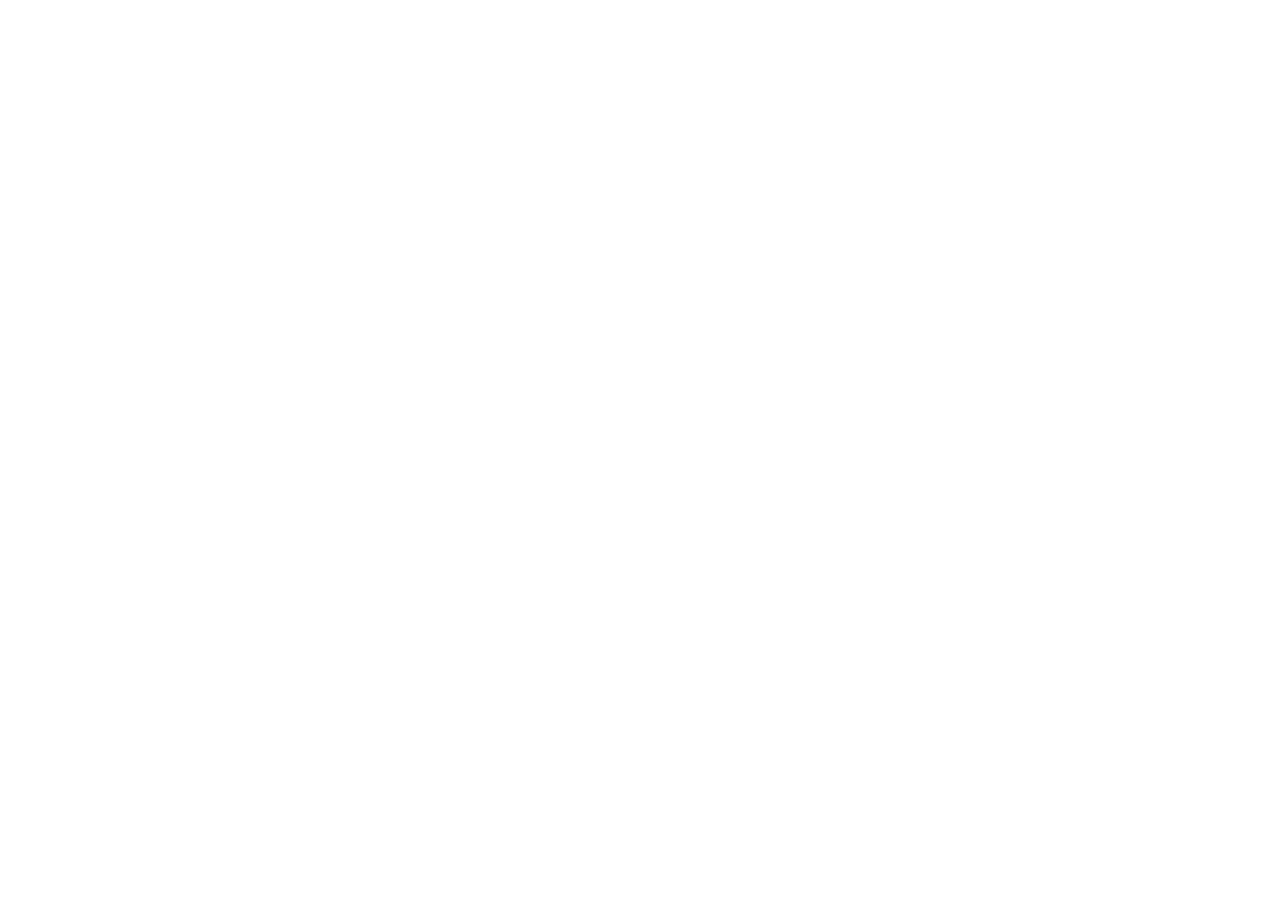
==== index.html @ 01934e0b "adding css and page structure" ====
<!DOCTYPE html>
<html lang="en">
<head>
    <meta charset="UTF-8">
    <meta http-equiv="X-UA-Compatible" content="IE=edge">
    <meta name="viewport" content="width=device-width, initial-scale=1.0">
    <link rel="styleshett" href="style.css"> 

    <title>Fantarevolution Market</title>
</head>
<body>
    <header></header>
    <main></main>
    <footer></footer>
</body>
</html>
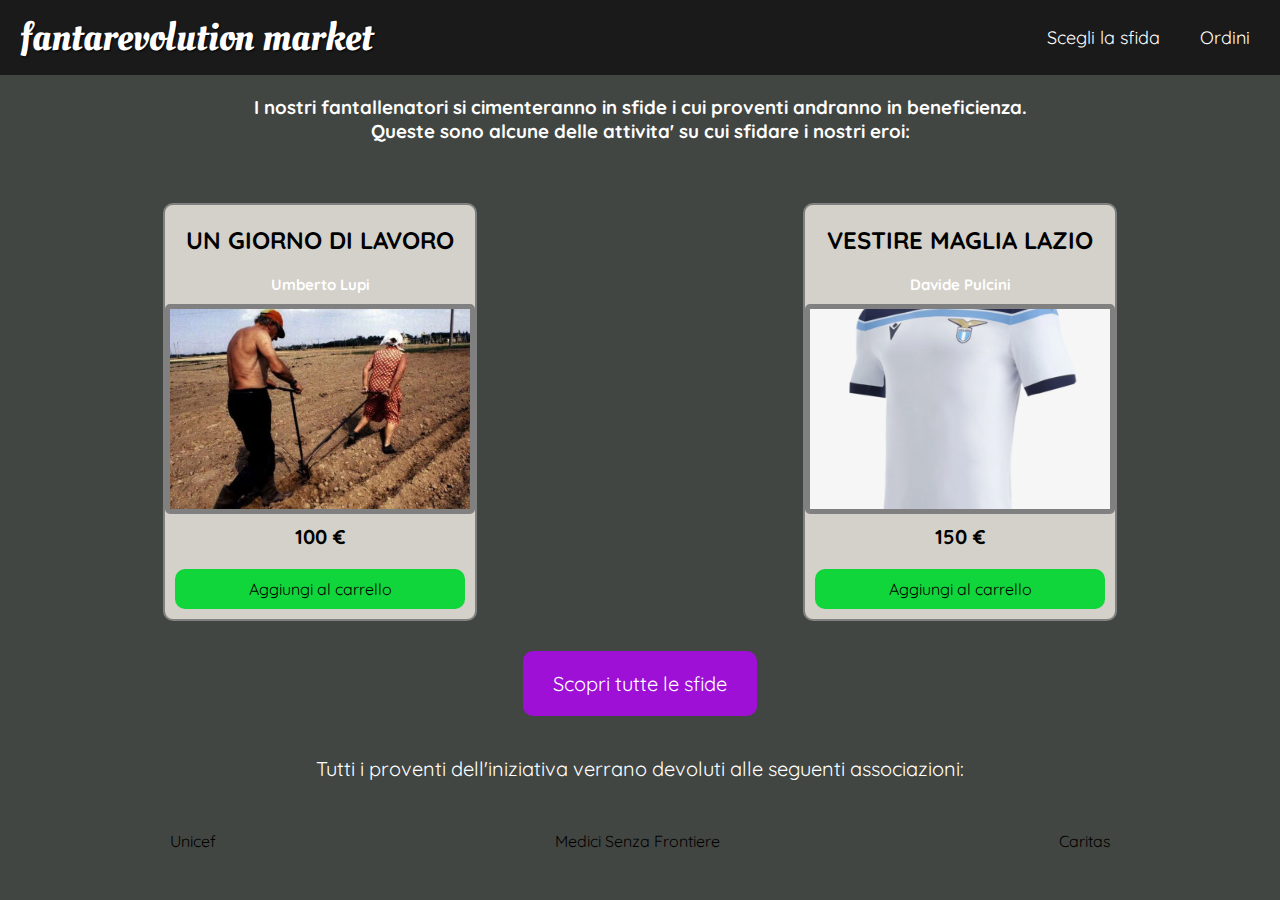
==== commit 13f6da35: "homepage ready" ====
--- a/index.html
+++ b/index.html
@@ -4,13 +4,60 @@
     <meta charset="UTF-8">
     <meta http-equiv="X-UA-Compatible" content="IE=edge">
     <meta name="viewport" content="width=device-width, initial-scale=1.0">
-    <link rel="styleshett" href="style.css"> 
+    <link rel="stylesheet" href="/style.css"> 
+    <link
+    href="https://fonts.googleapis.com/css2?family=Raleway:wght@700&family=Oleo+Script:wght@700&family=Quicksand:wght@300;500;700&display=swap"
+    rel="stylesheet"
+  />
+  <!-- <link rel="shortcut icon" href="/images/icons/favicon.ico" type="image/x-icon"> -->
 
     <title>Fantarevolution Market</title>
 </head>
 <body>
-    <header></header>
-    <main></main>
+    <header id="container">
+        <div id="logo"><a href="https://fantarevolution.xyz">Fantarevolution market</a>   
+        </div>
+        <div>
+            <ul>
+                <li><a href="">Scegli la sfida</a></li>
+                <li><a href="">Ordini</a></li>
+            </ul>
+        </div>
+    </header>
+    <main>
+        <h3>I nostri fantallenatori si cimenteranno in sfide i cui proventi andranno in beneficienza.<br/> Queste sono alcune delle attivita' su cui sfidare i nostri eroi: </h3>
+        <ul>
+        <li> 
+            <div class="sfida">
+                <h2>Un giorno di lavoro</h2>
+                <h3>Umberto Lupi</h3>
+                <img src="/img/lavoro.jpg" alt="lavoro">
+                <p>100 €</p>
+                <span class="button">Aggiungi al carrello</span>
+            </div>
+        </li>
+        <li> 
+            <div class="sfida">
+            <h2>Vestire maglia Lazio</h2>
+            <h3>Davide Pulcini</h3>
+            <img src="/img/lazio.png" alt="lavoro">
+            <p>150 €</p>
+            <span class="button">Aggiungi al carrello</span>
+        </div>
+    
+        </li>
+    </ul>
+    <a href="/sfide.html"><span class="bottone">Scopri tutte le sfide</span></a>
+        <div id="associazioni">
+            <p>Tutti i proventi dell'iniziativa verrano devoluti alle seguenti associazioni:</p>
+            <ul>
+                <li>Unicef</li>
+                <li>Medici Senza Frontiere</li>
+                <li>Caritas</li>
+            </ul>
+        </div>
+
+    </main>
     <footer></footer>
 </body>
 </html>--- a/style.css
+++ b/style.css
@@ -0,0 +1,164 @@
+body {
+    font-family: "Quicksand", sans-serif;
+    margin: 0px;
+    background-color: rgb(66, 70, 66);
+}
+
+header{
+    position: static;
+    background: rgb(25, 26, 25);
+    padding: 10px;
+}
+
+
+#container{
+    display: flex;
+    flex-direction: row;
+    justify-content: space-between;
+    flex-wrap: wrap;
+    
+}
+
+#logo a{
+    padding: 10px;
+    font-family: "Oleo Script", sans-serif;
+    color: white;
+    font-size: 40px;
+    text-decoration: none;
+    text-transform: lowercase;
+    text-shadow: 1px 1px 2px black;
+}
+
+#associazioni ul {
+    display: flex;
+    flex-direction: row;
+    list-style: none;
+}
+
+header ul {
+    display: flex;
+    flex-direction: row;
+    list-style: none;
+}
+
+header li{
+    color: white;
+    margin: 0px 10px;  
+}
+
+header li a{
+    text-decoration: none;
+    color: white;
+    font-size: 18px;
+    padding: 10px 10px;
+}
+
+header li a:hover{
+    text-decoration: none;
+    color: rgba(214, 11, 170, 0.7);
+    font-weight: bold;
+    font-size: 20px;
+}
+
+main{
+    margin: 20px auto 20px auto;
+}
+
+main h3{
+    text-align: center;
+    color:white;
+}
+
+main ul{
+    display: flex;
+    flex-direction: row;
+    flex-wrap: wrap;
+    list-style: none;
+    justify-content: space-around;
+    align-items: center;
+    margin: 50px auto 10px auto;
+    padding-inline-start: 0px;
+}
+
+.sfida {
+    display: flex;
+    flex-direction: column;
+    border: 2px solid grey;
+    background-color: rgb(211, 209, 201);
+    border-radius: 10px;
+    text-align: center;
+    margin: 10px 50px;
+
+}
+
+.sfida img{
+    width: 300px;
+    height: 200px;
+    object-fit: cover;
+    border: 5px solid grey;
+    border-radius: 5px;
+}
+
+.sfida h2{
+    margin: 20px auto 10px auto;
+    font-weight: bold;
+    text-transform: uppercase;
+}
+
+.sfida h3{
+    margin: 10px auto;
+    font-weight: bold;
+    font-size: 15px;
+}
+
+.sfida p{
+    margin: 10px auto;
+    font-weight: bold;
+    font-size: 20px;
+}
+
+.button{
+    background-color: rgb(16, 214, 59);
+    border-radius: 10px;
+    margin: 10px 10px;
+    padding: 10px 0px;
+    text-align: center;
+}
+
+
+main a{
+    display:flex;
+    justify-content: space-around;
+    text-decoration: none;
+    align-items: center;
+    color: white;
+}
+
+main a:hover{
+    text-decoration: none;
+    align-items: center;
+    color: rgb(62, 1, 65);
+    
+}
+
+.bottone{
+        background-color: rgb(158, 16, 214);
+        border-radius: 10px;
+        margin: 10px 10px;
+        padding: 10px 0px;
+        text-align: center;   
+        padding: 20px 30px;
+        font-size: 20px;
+    }
+
+
+#associazioni p{
+    text-align: center;
+    margin: 30px auto;
+    color: white;
+    font-size: 20px;
+}
+
+
+
+
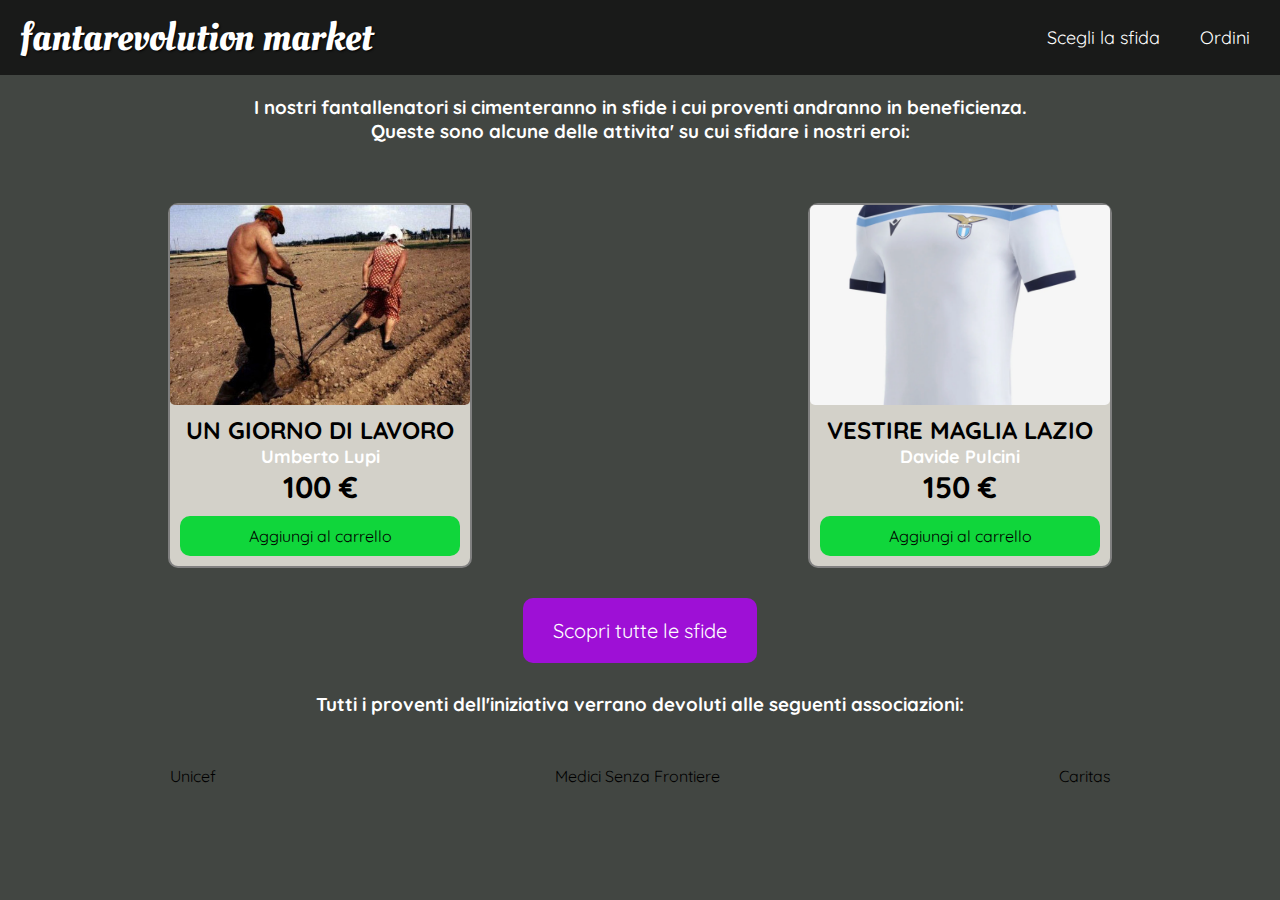
==== commit a1593f75: "cleaned pictures" ====
--- a/index.html
+++ b/index.html
@@ -29,18 +29,18 @@
         <ul>
         <li> 
             <div class="sfida">
+                <img src="/img/sfide/lavoro.jpg" alt="lavoro">
                 <h2>Un giorno di lavoro</h2>
                 <h3>Umberto Lupi</h3>
-                <img src="/img/lavoro.jpg" alt="lavoro">
                 <p>100 €</p>
                 <span class="button">Aggiungi al carrello</span>
             </div>
         </li>
         <li> 
             <div class="sfida">
+            <img src="/img/sfide/lazio.png" alt="lazio">
             <h2>Vestire maglia Lazio</h2>
             <h3>Davide Pulcini</h3>
-            <img src="/img/lazio.png" alt="lavoro">
             <p>150 €</p>
             <span class="button">Aggiungi al carrello</span>
         </div>
@@ -49,7 +49,7 @@
     </ul>
     <a href="/sfide.html"><span class="bottone">Scopri tutte le sfide</span></a>
         <div id="associazioni">
-            <p>Tutti i proventi dell'iniziativa verrano devoluti alle seguenti associazioni:</p>
+            <h3>Tutti i proventi dell'iniziativa verrano devoluti alle seguenti associazioni:</h3>
             <ul>
                 <li>Unicef</li>
                 <li>Medici Senza Frontiere</li>
--- a/style.css
+++ b/style.css
@@ -95,26 +95,26 @@
     width: 300px;
     height: 200px;
     object-fit: cover;
-    border: 5px solid grey;
     border-radius: 5px;
 }
 
 .sfida h2{
-    margin: 20px auto 10px auto;
+    margin: 10px auto 0px auto;
     font-weight: bold;
     text-transform: uppercase;
+    
 }
 
 .sfida h3{
-    margin: 10px auto;
+    margin: 0px auto;
     font-weight: bold;
-    font-size: 15px;
+    font-size: 18px;
 }
 
 .sfida p{
-    margin: 10px auto;
+    margin: 0px auto;
     font-weight: bold;
-    font-size: 20px;
+    font-size: 30px;
 }
 
 .button{
@@ -152,12 +152,6 @@
     }
 
 
-#associazioni p{
-    text-align: center;
-    margin: 30px auto;
-    color: white;
-    font-size: 20px;
-}
 
 
 
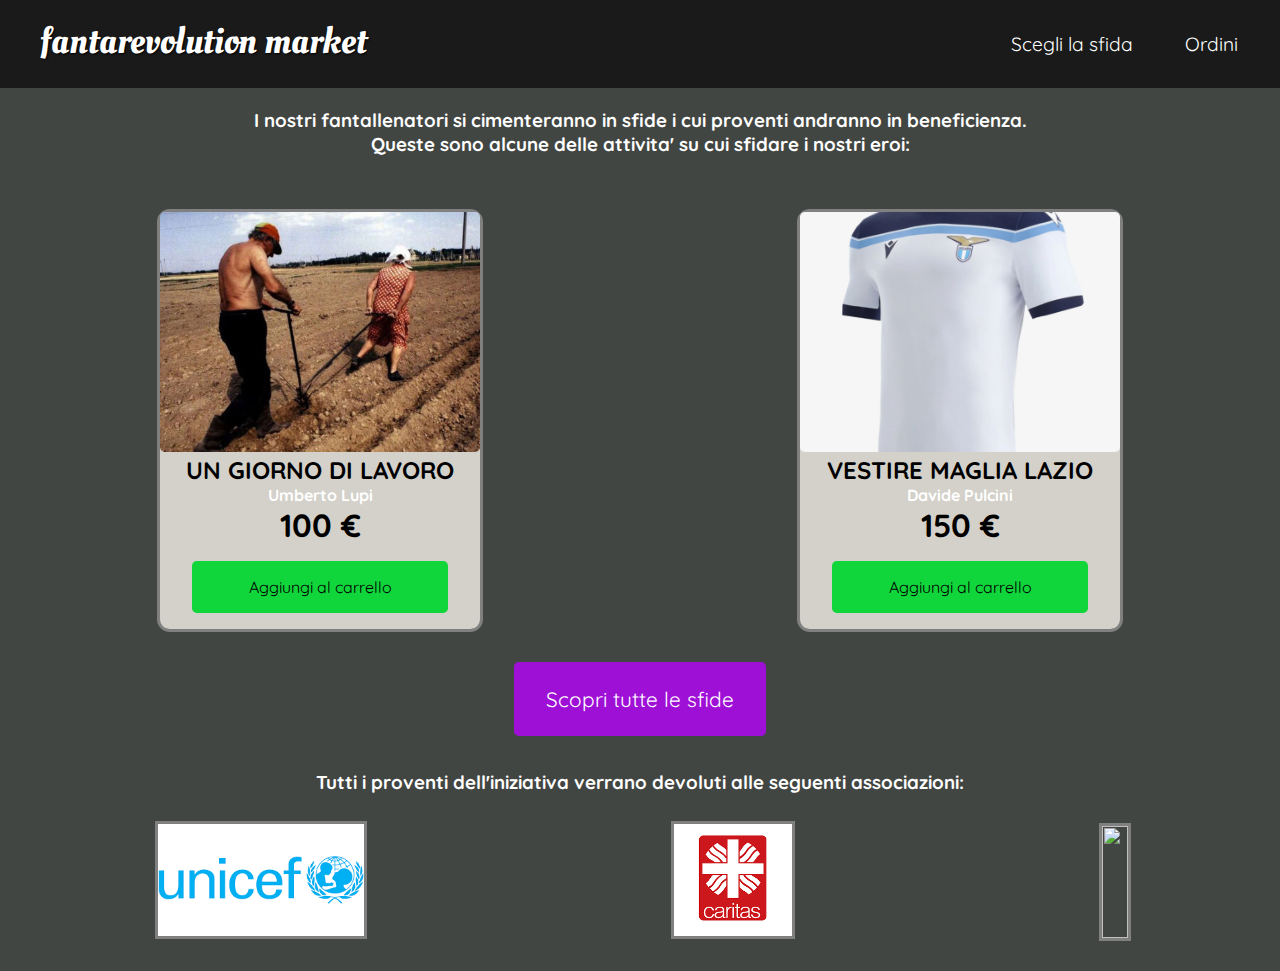
==== commit e4b6b215: "sidebar" ====
--- a/index.html
+++ b/index.html
@@ -15,14 +15,34 @@
 </head>
 <body>
     <header id="container">
-        <div id="logo"><a href="https://fantarevolution.xyz">Fantarevolution market</a>   
+        <div id="logo"><a href="index.html">Fantarevolution market</a>   
         </div>
         <div>
             <ul>
-                <li><a href="">Scegli la sfida</a></li>
+                <li><a href="sfide.html">Scegli la sfida</a></li>
                 <li><a href="">Ordini</a></li>
             </ul>
         </div>
+        <a href="#side-drawer" class="menu-button">
+            <span></span>
+            <span></span>
+            <span></span>
+        </a>
+        <aside id="side-drawer">
+            <header>
+                <a href="#" class="menu-button">
+                    <span></span>
+                    <span></span>
+                    <span></span>
+                </a>
+            </header>
+            <nav>
+                <ul>
+                    <li><a href="sfide.html">Scegli la sfida</a></li>
+                    <li><a href="">Ordini</a></li>
+                </ul>
+            </nav>
+        </aside>
     </header>
     <main>
         <h3>I nostri fantallenatori si cimenteranno in sfide i cui proventi andranno in beneficienza.<br/> Queste sono alcune delle attivita' su cui sfidare i nostri eroi: </h3>
@@ -51,9 +71,9 @@
         <div id="associazioni">
             <h3>Tutti i proventi dell'iniziativa verrano devoluti alle seguenti associazioni:</h3>
             <ul>
-                <li>Unicef</li>
-                <li>Medici Senza Frontiere</li>
-                <li>Caritas</li>
+                <li><img src="/img/associazioni/unicef.png"></li>
+                <li><img src="/img/associazioni/caritas.png"></li>
+                <li><img src="/img/associazioni/msf.jpg"></li>
             </ul>
         </div>
 
--- a/style.css
+++ b/style.css
@@ -7,7 +7,13 @@
 header{
     position: static;
     background: rgb(25, 26, 25);
-    padding: 10px;
+    padding: 1rem;
+}
+
+h1{
+    color: white;
+    text-align: center;
+    margin: 1.5rem auto 1rem auto;
 }
 
 
@@ -20,14 +26,29 @@
 }
 
 #logo a{
-    padding: 10px;
+    padding: 1.5rem;
     font-family: "Oleo Script", sans-serif;
     color: white;
-    font-size: 40px;
+    font-size: 2.3rem;
     text-decoration: none;
     text-transform: lowercase;
     text-shadow: 1px 1px 2px black;
 }
+/* Hamburger menu */
+.menu-button{
+    width: 3rem;
+    height: 3rem;
+    display: flex;
+    flex-direction: column;
+    justify-content: space-around;
+
+}
+
+.menu-button span{
+    width: 100%;
+    height: 3px;
+    background-color: white;
+}
 
 #associazioni ul {
     display: flex;
@@ -43,13 +64,13 @@
 
 header li{
     color: white;
-    margin: 0px 10px;  
+    margin: 0px 1rem;  
 }
 
 header li a{
     text-decoration: none;
     color: white;
-    font-size: 18px;
+    font-size: 1.2rem;
     padding: 10px 10px;
 }
 
@@ -57,11 +78,11 @@
     text-decoration: none;
     color: rgba(214, 11, 170, 0.7);
     font-weight: bold;
-    font-size: 20px;
+    font-size: 1.25rem;
 }
 
 main{
-    margin: 20px auto 20px auto;
+    margin: 1.25rem auto 1.25rem auto;
 }
 
 main h3{
@@ -83,23 +104,23 @@
 .sfida {
     display: flex;
     flex-direction: column;
-    border: 2px solid grey;
+    border: 0.2rem solid grey;
     background-color: rgb(211, 209, 201);
-    border-radius: 10px;
-    text-align: center;
-    margin: 10px 50px;
+    border-radius: 0.8rem;
+    text-align: center;
+    margin: 0.2rem 2rem;
 
 }
 
 .sfida img{
-    width: 300px;
-    height: 200px;
+    width: 20rem;
+    height: 15rem;
     object-fit: cover;
-    border-radius: 5px;
+    border-radius: 0.3rem;
 }
 
 .sfida h2{
-    margin: 10px auto 0px auto;
+    margin: 0.2rem auto 0px auto;
     font-weight: bold;
     text-transform: uppercase;
     
@@ -108,20 +129,20 @@
 .sfida h3{
     margin: 0px auto;
     font-weight: bold;
-    font-size: 18px;
+    font-size: 1rem;
 }
 
 .sfida p{
     margin: 0px auto;
     font-weight: bold;
-    font-size: 30px;
+    font-size: 2rem;
 }
 
 .button{
     background-color: rgb(16, 214, 59);
-    border-radius: 10px;
-    margin: 10px 10px;
-    padding: 10px 0px;
+    border-radius: 0.3rem;
+    margin: 1rem 2rem;
+    padding: 1rem 1rem;
     text-align: center;
 }
 
@@ -143,16 +164,113 @@
 
 .bottone{
         background-color: rgb(158, 16, 214);
-        border-radius: 10px;
-        margin: 10px 10px;
-        padding: 10px 0px;
+        border-radius: 0.3rem;
+        margin: 1rem 2rem;
+        padding: 1rem 1rem;
         text-align: center;   
-        padding: 20px 30px;
-        font-size: 20px;
-    }
-
-
-
-
-
-
+        padding: 1.5rem 2rem;
+        font-size: 1.3rem;
+    }
+
+#associazioni ul{
+    display: flex;
+    flex-direction: row;
+    flex-wrap: wrap;
+    list-style: none;
+    justify-content: space-around;
+    align-items: center;
+    margin: 1rem auto 1rem auto;
+    padding-inline-start: 0px;
+}
+
+#associazioni li{
+    text-align: center;
+    padding: 0px auto;
+    margin: 0.5rem auto;
+    color: white;
+}
+
+#associazioni img{
+    border: 0.2rem solid grey;
+    height: 7rem;
+    width: 100%;
+}
+
+#side-drawer{
+    width:100%;
+    height: 100%;
+    background: rgb(25, 26, 25);
+    position: fixed;
+    top: 0px;
+    display: none;
+}
+
+#side-drawer:target {
+    display: block;
+    left: 0px;
+}
+
+#side-drawer header{
+    position: static;
+    background: rgb(25, 26, 25);
+    padding: 1rem;
+    display: flex;
+    justify-content: flex-end;
+    align-items: center;
+}
+
+#side-drawer ul{
+    display: flex;
+    flex-direction: column;
+    list-style: none;
+    justify-content: center;
+    align-items: center;
+    margin: 0px;
+    padding: 4rem 1rem;
+}
+
+#side-drawer ul li a{
+    margin-top: 20px;
+    text-decoration: none;
+    font-size: 1.2rem;
+    padding: 10px 10px;
+    color: white;
+    margin: 3rem 1rem;
+      
+}
+
+#side-drawer ul li a:hover{
+    text-decoration: none;
+    color: rgba(214, 11, 170, 0.7);
+    font-weight: bold;
+    font-size: 1.25rem;
+}
+
+
+@media (max-width: 48rem){
+    h1{
+        font-size: 1.5rem;
+    }
+
+    header div ul {
+        display:none;
+    }
+}
+
+@media (max-width: 30rem){
+    #logo a{
+        font-size: 1.8rem;
+    }
+}
+
+@media (min-width:48rem){
+    .menu-button{
+        display: none;
+    }
+}
+
+
+
+
+
+
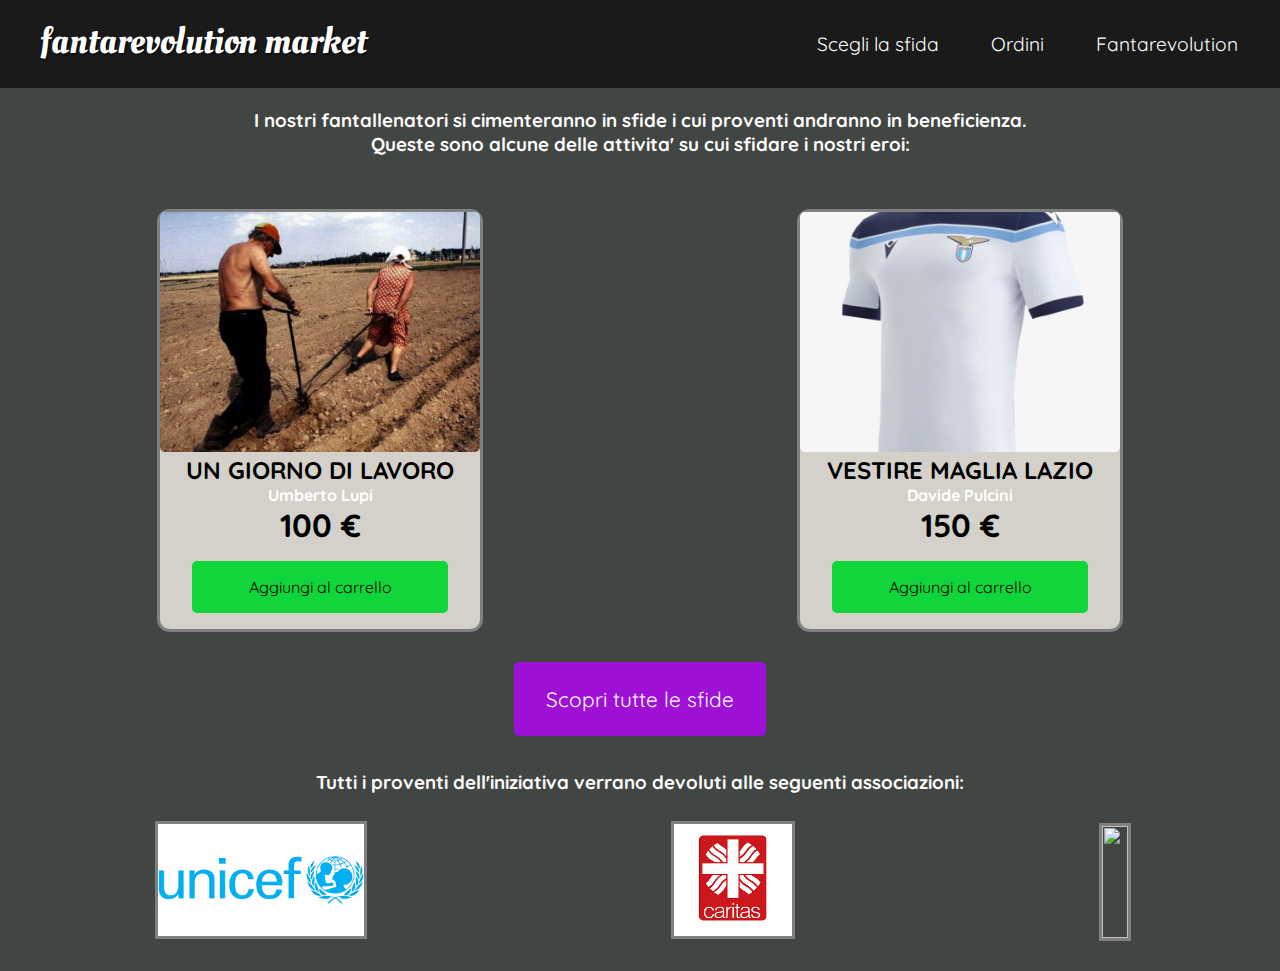
==== commit 3d9c4b9b: "added link to main website" ====
--- a/index.html
+++ b/index.html
@@ -21,6 +21,7 @@
             <ul>
                 <li><a href="sfide.html">Scegli la sfida</a></li>
                 <li><a href="">Ordini</a></li>
+                <li><a href="http://fantarevolution.xyz">Fantarevolution</a></li>
             </ul>
         </div>
         <a href="#side-drawer" class="menu-button">
@@ -40,6 +41,7 @@
                 <ul>
                     <li><a href="sfide.html">Scegli la sfida</a></li>
                     <li><a href="">Ordini</a></li>
+                    <li><a href="http://fantarevolution.xyz">Fantarevolution</a></li>
                 </ul>
             </nav>
         </aside>
--- a/style.css
+++ b/style.css
@@ -49,6 +49,8 @@
     height: 3px;
     background-color: white;
 }
+
+
 
 #associazioni ul {
     display: flex;
@@ -196,6 +198,8 @@
     width: 100%;
 }
 
+/*side-drawer style starts here */
+
 #side-drawer{
     width:100%;
     height: 100%;
@@ -246,6 +250,8 @@
     font-size: 1.25rem;
 }
 
+/* side-drawer ends here */
+
 
 @media (max-width: 48rem){
     h1{
@@ -263,7 +269,7 @@
     }
 }
 
-@media (min-width:48rem){
+@media (min-width:48rem){  /*burger and side-drawer not shown after 48rem */
     .menu-button{
         display: none;
     }
